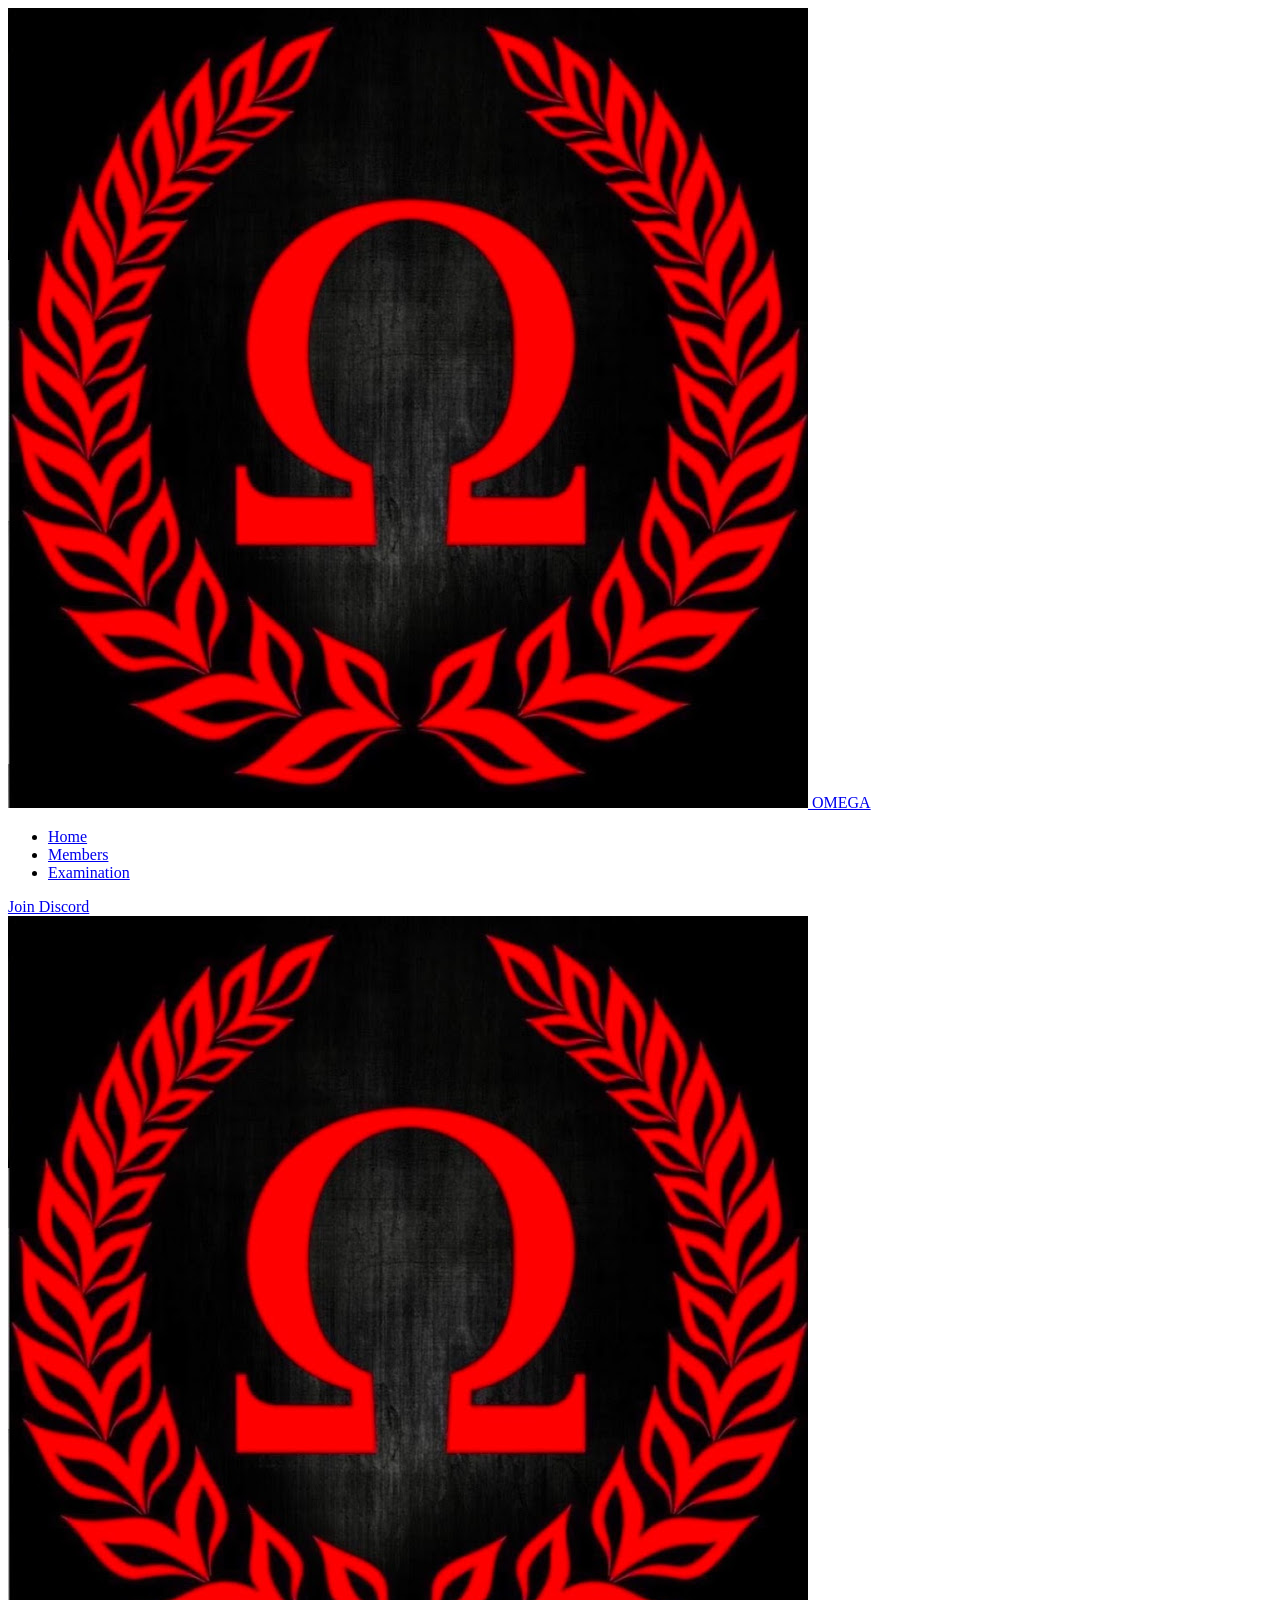
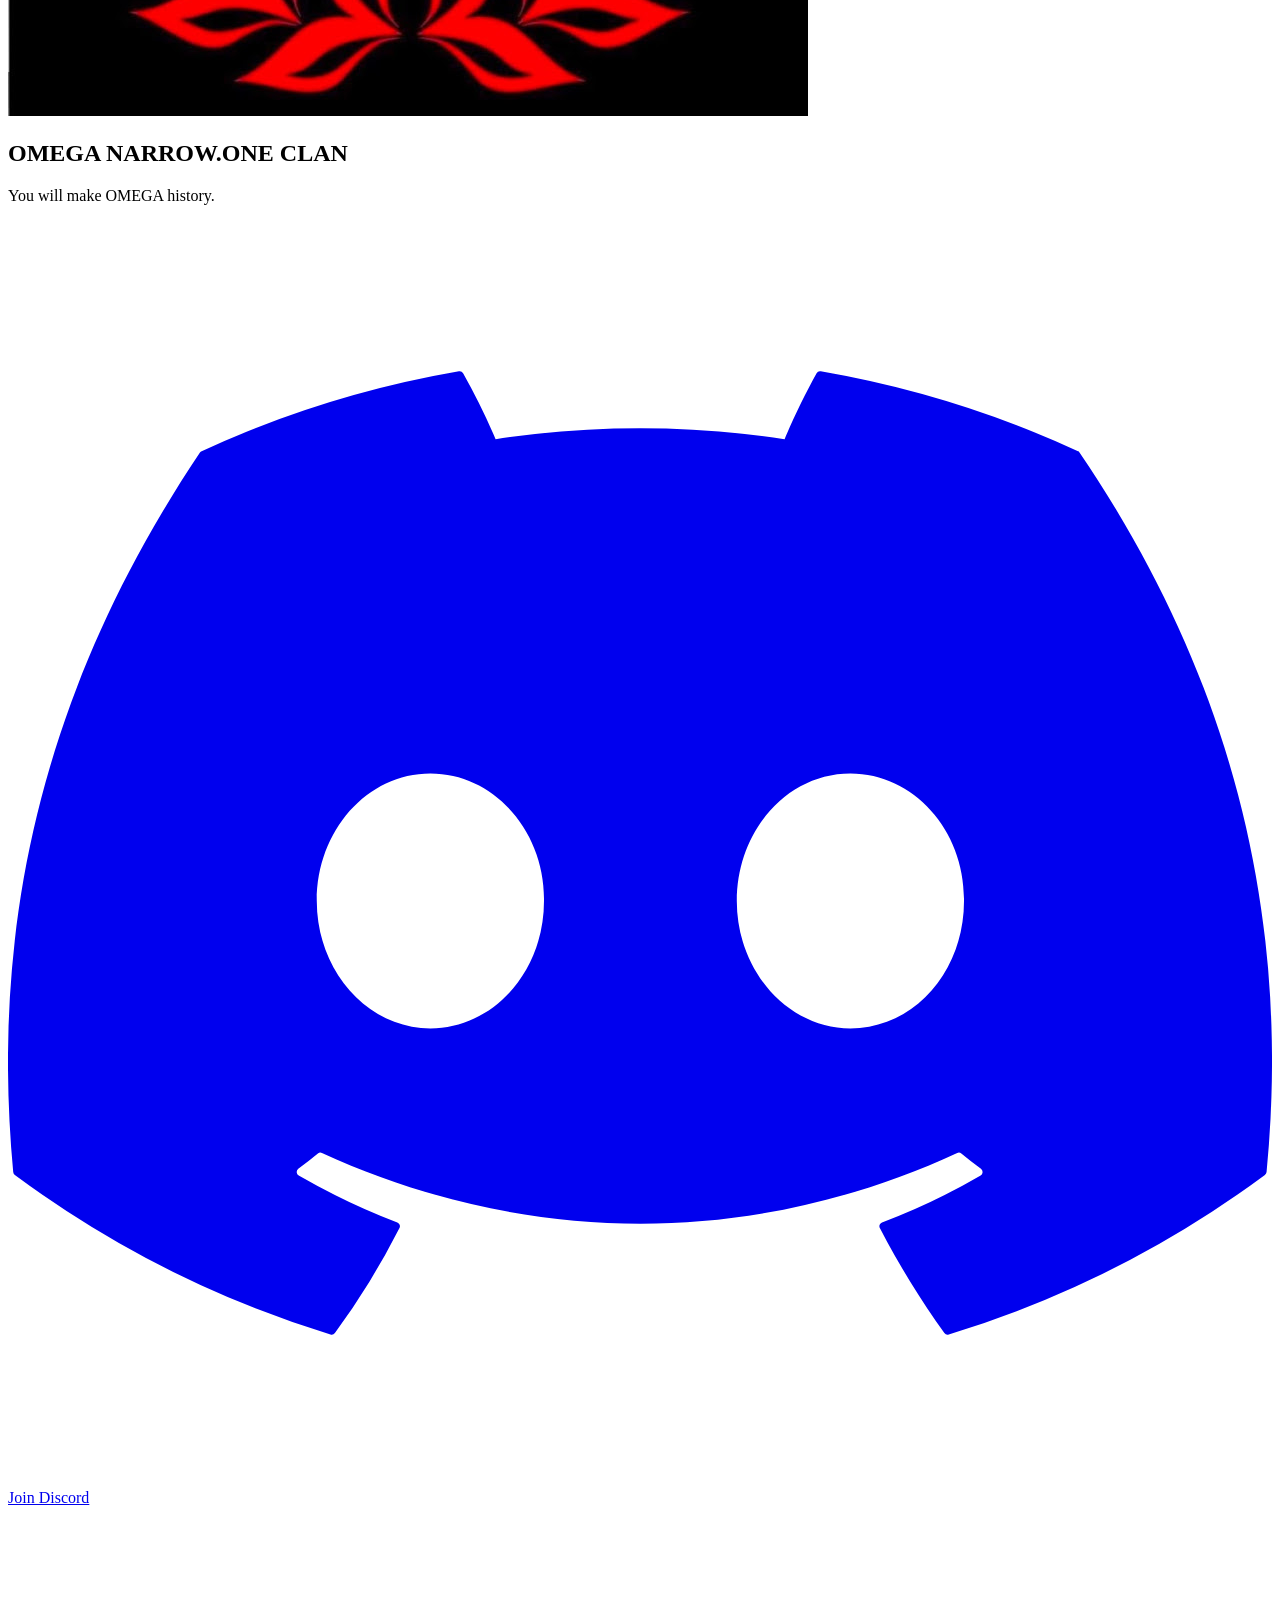
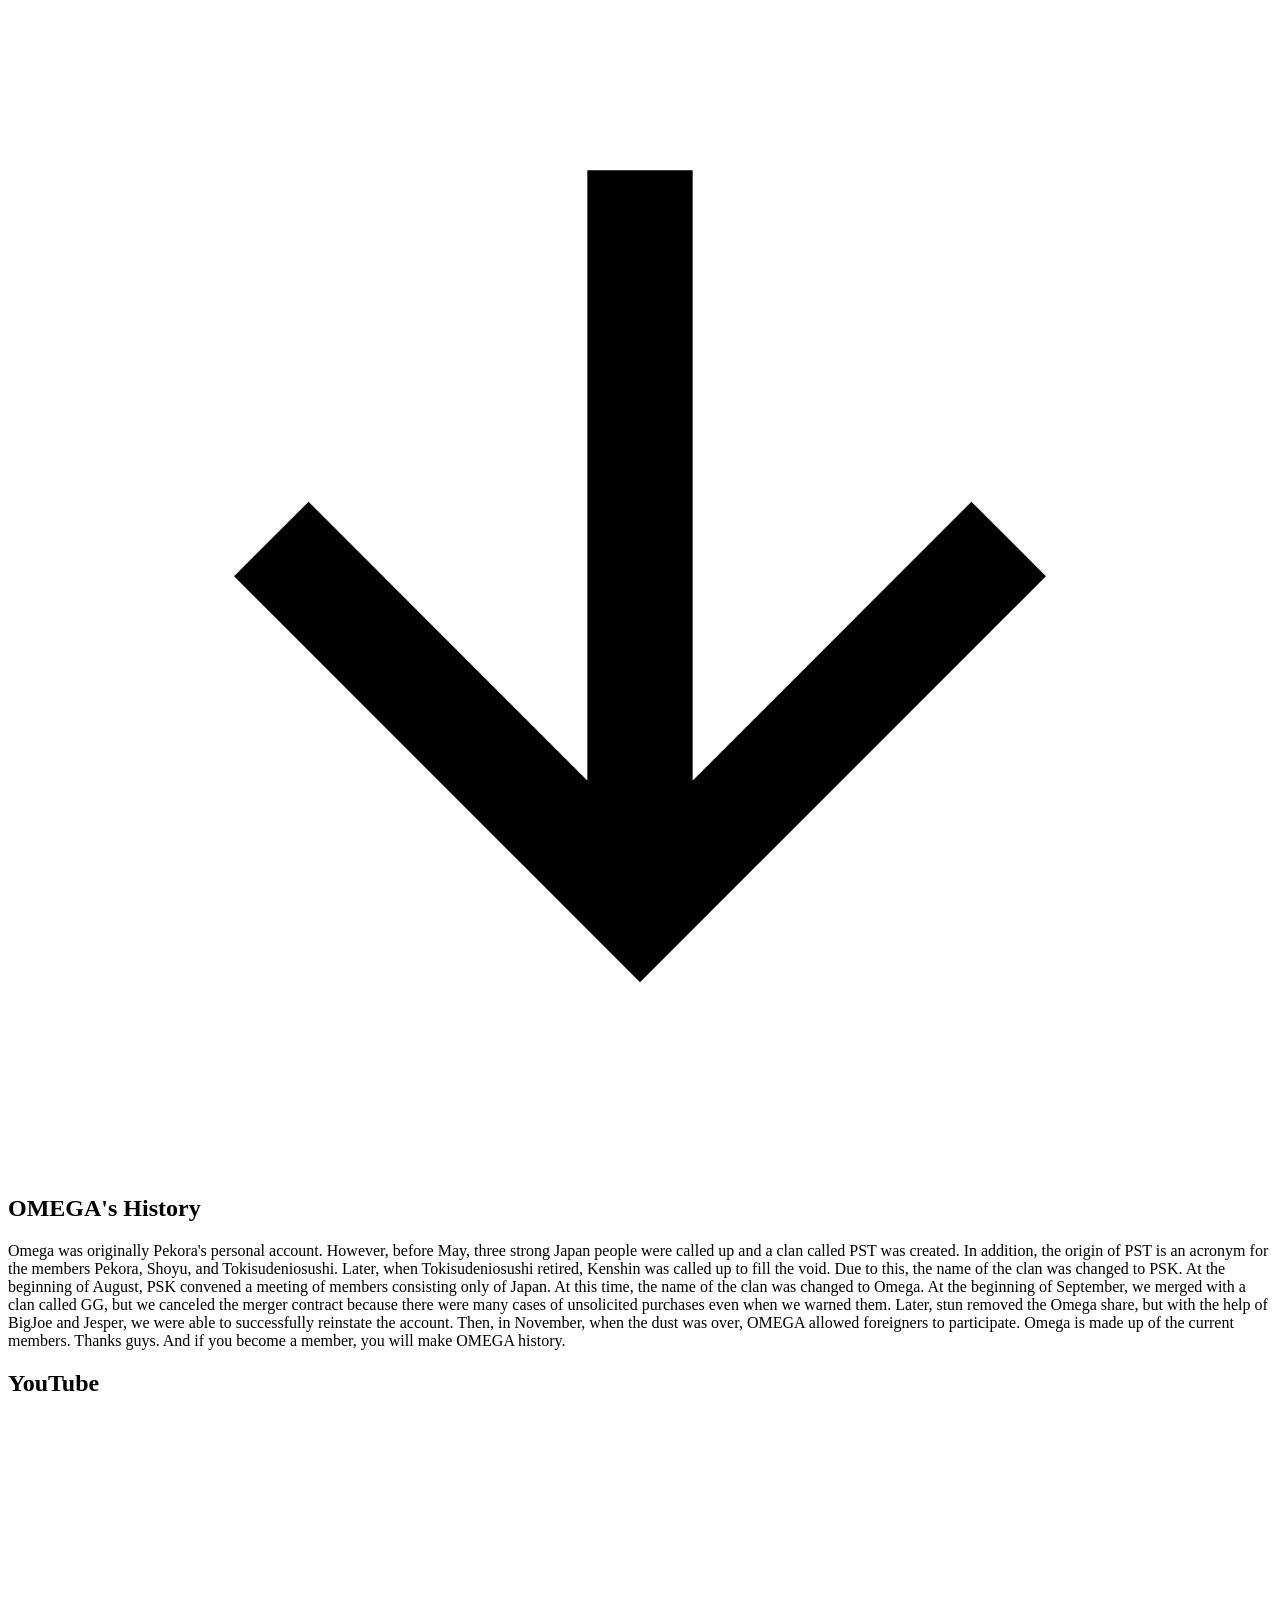
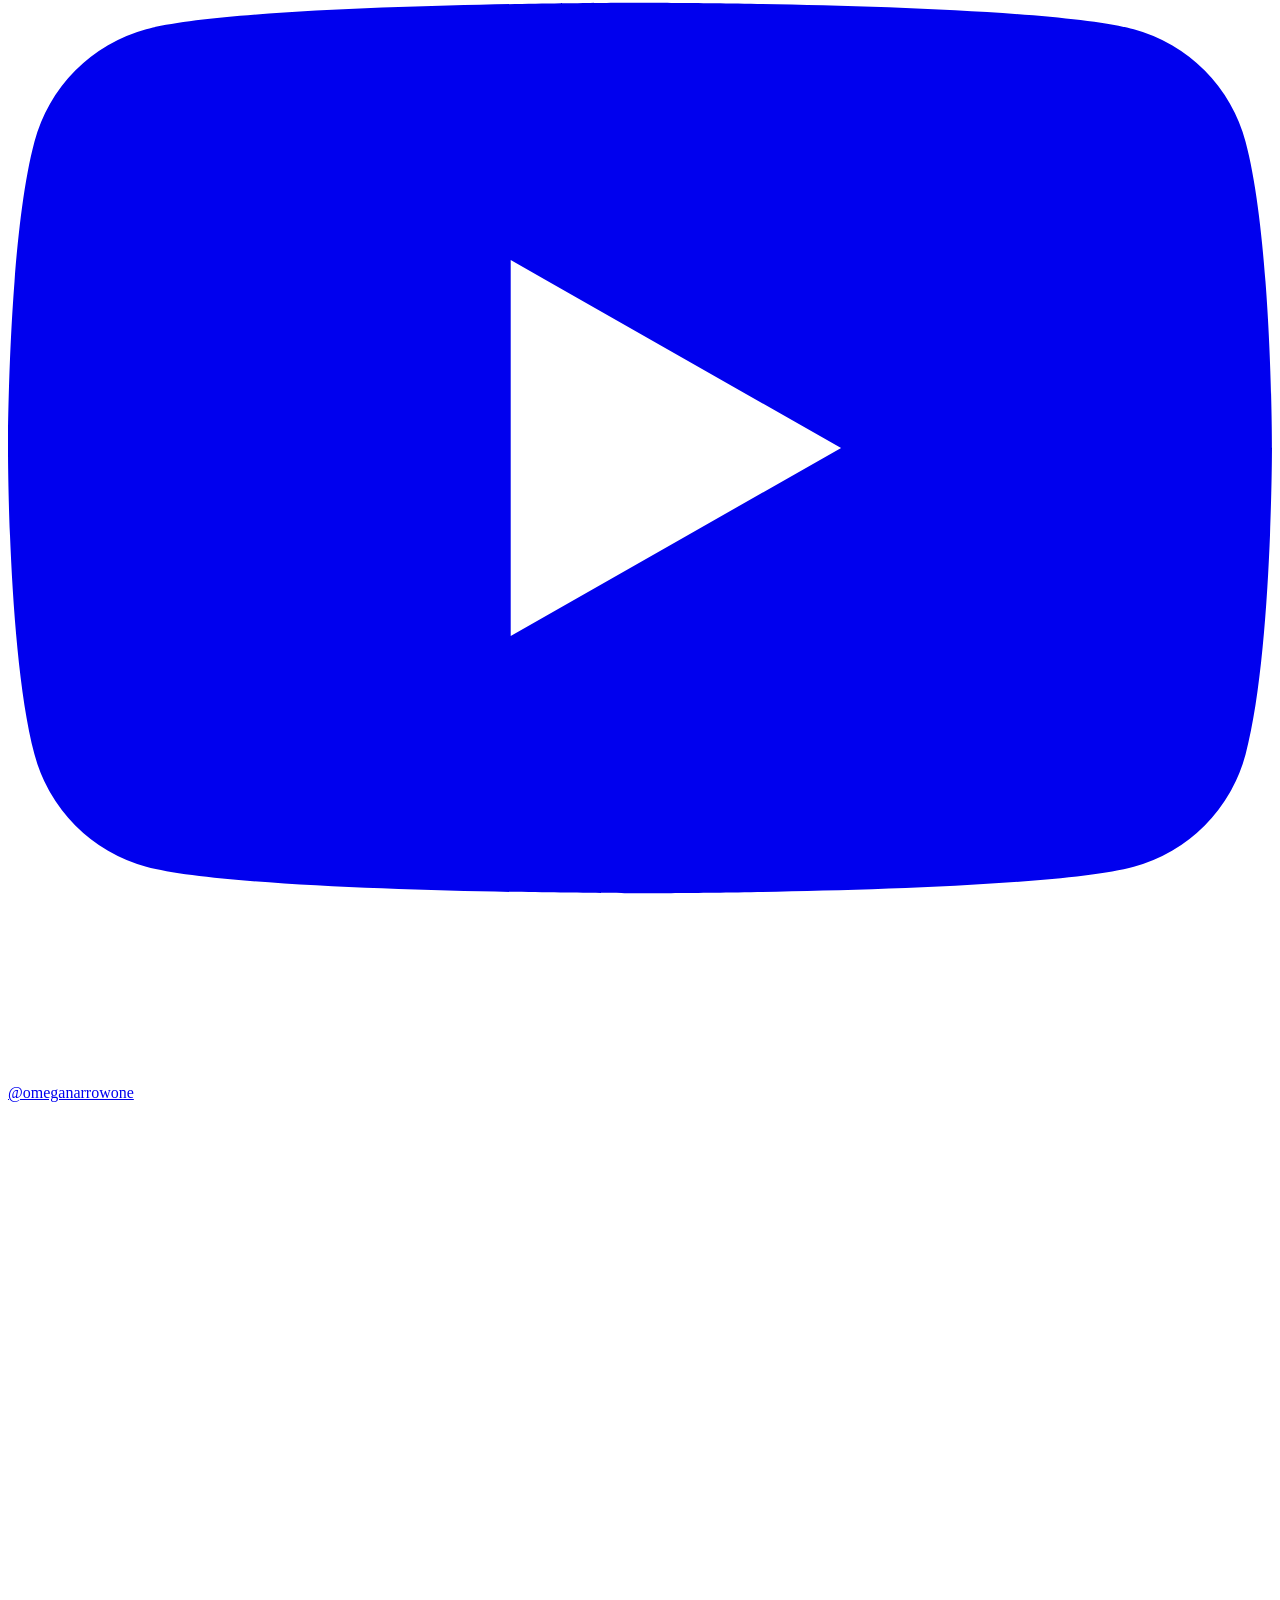
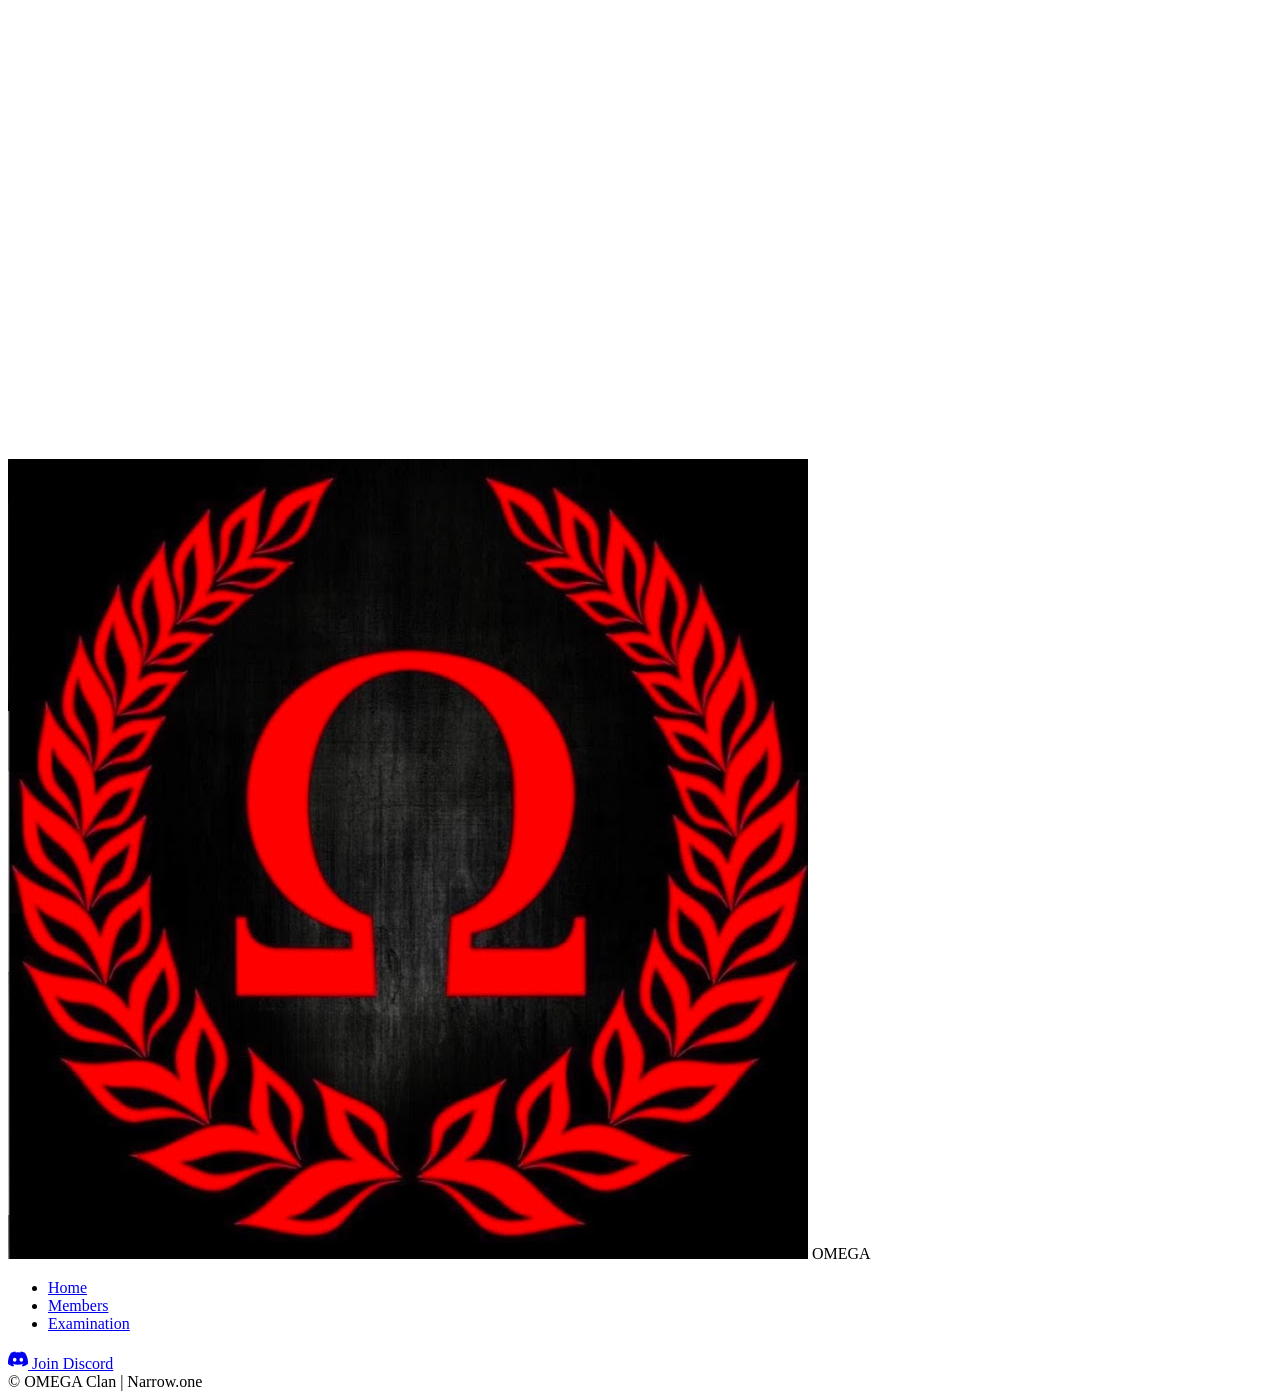
==== index.html @ 5ed68020 "Add files via upload" ====
<!DOCTYPE html>
<html lang="ja">
<head>
    <meta charset="UTF-8">
    <meta name="viewport" content="width=device-width, initial-scale=1.0">
    <meta name="description" content="Ω (OMEGA) - Narrow.one Official Clan Website. You will make OMEGA history.">
    <title>OMEGA | Narrow.one Clan</title>
    <link rel="stylesheet" href="css/style.css">
    <link rel="icon" href="images/omega-logo.png" type="image/png">
</head>
<body>
    <!-- Navigation -->
    <nav class="navbar">
        <div class="container">
            <a href="index.html" class="nav-logo">
                <img src="images/omega-logo.png" alt="Ω Logo">
                <span>OMEGA</span>
            </a>
            <ul class="nav-links">
                <li><a href="index.html" class="active">Home</a></li>
                <li><a href="members.html">Members</a></li>
                <li><a href="examination.html">Examination</a></li>
            </ul>
            <a href="https://discord.gg/9VqrgYe4v8" class="nav-discord-btn" target="_blank" rel="noopener">
                Join Discord
            </a>
            <div class="nav-toggle" onclick="toggleMenu()">
                <span></span>
                <span></span>
                <span></span>
            </div>
        </div>
    </nav>

    <!-- Hero Section -->
    <section class="hero">
        <div class="hero-content fade-in">
            <img src="images/omega-logo.png" alt="Ω Logo" class="hero-logo">
            <h1>
                <span class="hero-title-main">OMEGA</span>
                <span class="hero-title-sub">NARROW.ONE CLAN</span>
            </h1>
            <p class="hero-tagline">You will make OMEGA history.</p>
            <a href="https://discord.gg/9VqrgYe4v8" class="hero-btn" target="_blank" rel="noopener">
                <svg viewBox="0 0 24 24" fill="currentColor">
                    <path d="M20.317 4.37a19.791 19.791 0 0 0-4.885-1.515.074.074 0 0 0-.079.037c-.21.375-.444.864-.608 1.25a18.27 18.27 0 0 0-5.487 0 12.64 12.64 0 0 0-.617-1.25.077.077 0 0 0-.079-.037A19.736 19.736 0 0 0 3.677 4.37a.07.07 0 0 0-.032.027C.533 9.046-.32 13.58.099 18.057a.082.082 0 0 0 .031.057 19.9 19.9 0 0 0 5.993 3.03.078.078 0 0 0 .084-.028 14.09 14.09 0 0 0 1.226-1.994.076.076 0 0 0-.041-.106 13.107 13.107 0 0 1-1.872-.892.077.077 0 0 1-.008-.128 10.2 10.2 0 0 0 .372-.292.074.074 0 0 1 .077-.01c3.928 1.793 8.18 1.793 12.062 0a.074.074 0 0 1 .078.01c.12.098.246.198.373.292a.077.077 0 0 1-.006.127 12.299 12.299 0 0 1-1.873.892.077.077 0 0 0-.041.107c.36.698.772 1.362 1.225 1.993a.076.076 0 0 0 .084.028 19.839 19.839 0 0 0 6.002-3.03.077.077 0 0 0 .032-.054c.5-5.177-.838-9.674-3.549-13.66a.061.061 0 0 0-.031-.03zM8.02 15.33c-1.183 0-2.157-1.085-2.157-2.419 0-1.333.956-2.419 2.157-2.419 1.21 0 2.176 1.096 2.157 2.42 0 1.333-.956 2.418-2.157 2.418zm7.975 0c-1.183 0-2.157-1.085-2.157-2.419 0-1.333.955-2.419 2.157-2.419 1.21 0 2.176 1.096 2.157 2.42 0 1.333-.946 2.418-2.157 2.418z"/>
                </svg>
                Join Discord
            </a>
        </div>
        <div class="scroll-indicator">
            <svg viewBox="0 0 24 24" fill="none" stroke="currentColor" stroke-width="2">
                <path d="M12 5v14M19 12l-7 7-7-7"/>
            </svg>
        </div>
    </section>

    <!-- History Section -->
    <section class="history" id="history">
        <div class="container">
            <div class="section-title fade-in">
                <h2>OMEGA's History</h2>
            </div>
            <div class="history-content fade-in">
                <p>Omega was originally Pekora's personal account. However, before May, three strong Japan people were called up and a clan called PST was created. In addition, the origin of PST is an acronym for the members Pekora, Shoyu, and Tokisudeniosushi. Later, when Tokisudeniosushi retired, Kenshin was called up to fill the void. Due to this, the name of the clan was changed to PSK. At the beginning of August, PSK convened a meeting of members consisting only of Japan. At this time, the name of the clan was changed to Omega. At the beginning of September, we merged with a clan called GG, but we canceled the merger contract because there were many cases of unsolicited purchases even when we warned them. Later, stun removed the Omega share, but with the help of BigJoe and Jesper, we were able to successfully reinstate the account. Then, in November, when the dust was over, OMEGA allowed foreigners to participate. Omega is made up of the current members. Thanks guys. And if you become a member, you will make OMEGA history.</p>
            </div>
        </div>
    </section>

    <!-- YouTube Section -->
    <section class="youtube" id="youtube">
        <div class="container">
            <div class="section-title fade-in">
                <h2>YouTube</h2>
            </div>
            <div class="youtube-channel fade-in">
                <a href="https://www.youtube.com/@omeganarrowone" target="_blank" rel="noopener">
                    <svg viewBox="0 0 24 24" fill="currentColor">
                        <path d="M23.498 6.186a3.016 3.016 0 0 0-2.122-2.136C19.505 3.545 12 3.545 12 3.545s-7.505 0-9.377.505A3.017 3.017 0 0 0 .502 6.186C0 8.07 0 12 0 12s0 3.93.502 5.814a3.016 3.016 0 0 0 2.122 2.136c1.871.505 9.376.505 9.376.505s7.505 0 9.377-.505a3.015 3.015 0 0 0 2.122-2.136C24 15.93 24 12 24 12s0-3.93-.502-5.814zM9.545 15.568V8.432L15.818 12l-6.273 3.568z"/>
                    </svg>
                    @omeganarrowone
                </a>
            </div>
            <div class="youtube-grid">
                <div class="youtube-video fade-in">
                    <iframe width="560" height="315" src="https://www.youtube.com/embed/EMejQdYEszQ?si=p-vdWUacRYLE44uv" title="YouTube video player" frameborder="0" allow="accelerometer; autoplay; clipboard-write; encrypted-media; gyroscope; picture-in-picture; web-share" referrerpolicy="strict-origin-when-cross-origin" allowfullscreen></iframe>
                </div>
                <div class="youtube-video fade-in">
                    <iframe width="560" height="315" src="https://www.youtube.com/embed/tAT1tbCUU8I?si=8aF0obSUmcEvj71q" title="YouTube video player" frameborder="0" allow="accelerometer; autoplay; clipboard-write; encrypted-media; gyroscope; picture-in-picture; web-share" referrerpolicy="strict-origin-when-cross-origin" allowfullscreen></iframe>
                </div>
                <div class="youtube-video fade-in">
                    <iframe width="560" height="315" src="https://www.youtube.com/embed/RJTIXx6hUvI?si=LD1xYuU3JnFId6F5" title="YouTube video player" frameborder="0" allow="accelerometer; autoplay; clipboard-write; encrypted-media; gyroscope; picture-in-picture; web-share" referrerpolicy="strict-origin-when-cross-origin" allowfullscreen></iframe>
                </div>
            </div>
        </div>
    </section>

    <!-- Footer -->
    <footer class="footer">
        <div class="container">
            <div class="footer-content">
                <div class="footer-logo">
                    <img src="images/omega-logo.png" alt="Ω Logo">
                    <span>OMEGA</span>
                </div>
                <ul class="footer-links">
                    <li><a href="index.html">Home</a></li>
                    <li><a href="members.html">Members</a></li>
                    <li><a href="examination.html">Examination</a></li>
                </ul>
                <div class="footer-discord">
                    <a href="https://discord.gg/9VqrgYe4v8" target="_blank" rel="noopener">
                        <svg viewBox="0 0 24 24" fill="currentColor" width="20" height="20">
                            <path d="M20.317 4.37a19.791 19.791 0 0 0-4.885-1.515.074.074 0 0 0-.079.037c-.21.375-.444.864-.608 1.25a18.27 18.27 0 0 0-5.487 0 12.64 12.64 0 0 0-.617-1.25.077.077 0 0 0-.079-.037A19.736 19.736 0 0 0 3.677 4.37a.07.07 0 0 0-.032.027C.533 9.046-.32 13.58.099 18.057a.082.082 0 0 0 .031.057 19.9 19.9 0 0 0 5.993 3.03.078.078 0 0 0 .084-.028 14.09 14.09 0 0 0 1.226-1.994.076.076 0 0 0-.041-.106 13.107 13.107 0 0 1-1.872-.892.077.077 0 0 1-.008-.128 10.2 10.2 0 0 0 .372-.292.074.074 0 0 1 .077-.01c3.928 1.793 8.18 1.793 12.062 0a.074.074 0 0 1 .078.01c.12.098.246.198.373.292a.077.077 0 0 1-.006.127 12.299 12.299 0 0 1-1.873.892.077.077 0 0 0-.041.107c.36.698.772 1.362 1.225 1.993a.076.076 0 0 0 .084.028 19.839 19.839 0 0 0 6.002-3.03.077.077 0 0 0 .032-.054c.5-5.177-.838-9.674-3.549-13.66a.061.061 0 0 0-.031-.03zM8.02 15.33c-1.183 0-2.157-1.085-2.157-2.419 0-1.333.956-2.419 2.157-2.419 1.21 0 2.176 1.096 2.157 2.42 0 1.333-.956 2.418-2.157 2.418zm7.975 0c-1.183 0-2.157-1.085-2.157-2.419 0-1.333.955-2.419 2.157-2.419 1.21 0 2.176 1.096 2.157 2.42 0 1.333-.946 2.418-2.157 2.418z"/>
                        </svg>
                        Join Discord
                    </a>
                </div>
            </div>
            <div class="footer-copyright">
                © OMEGA Clan | Narrow.one
            </div>
        </div>
    </footer>

    <script src="js/main.js"></script>
</body>
</html>
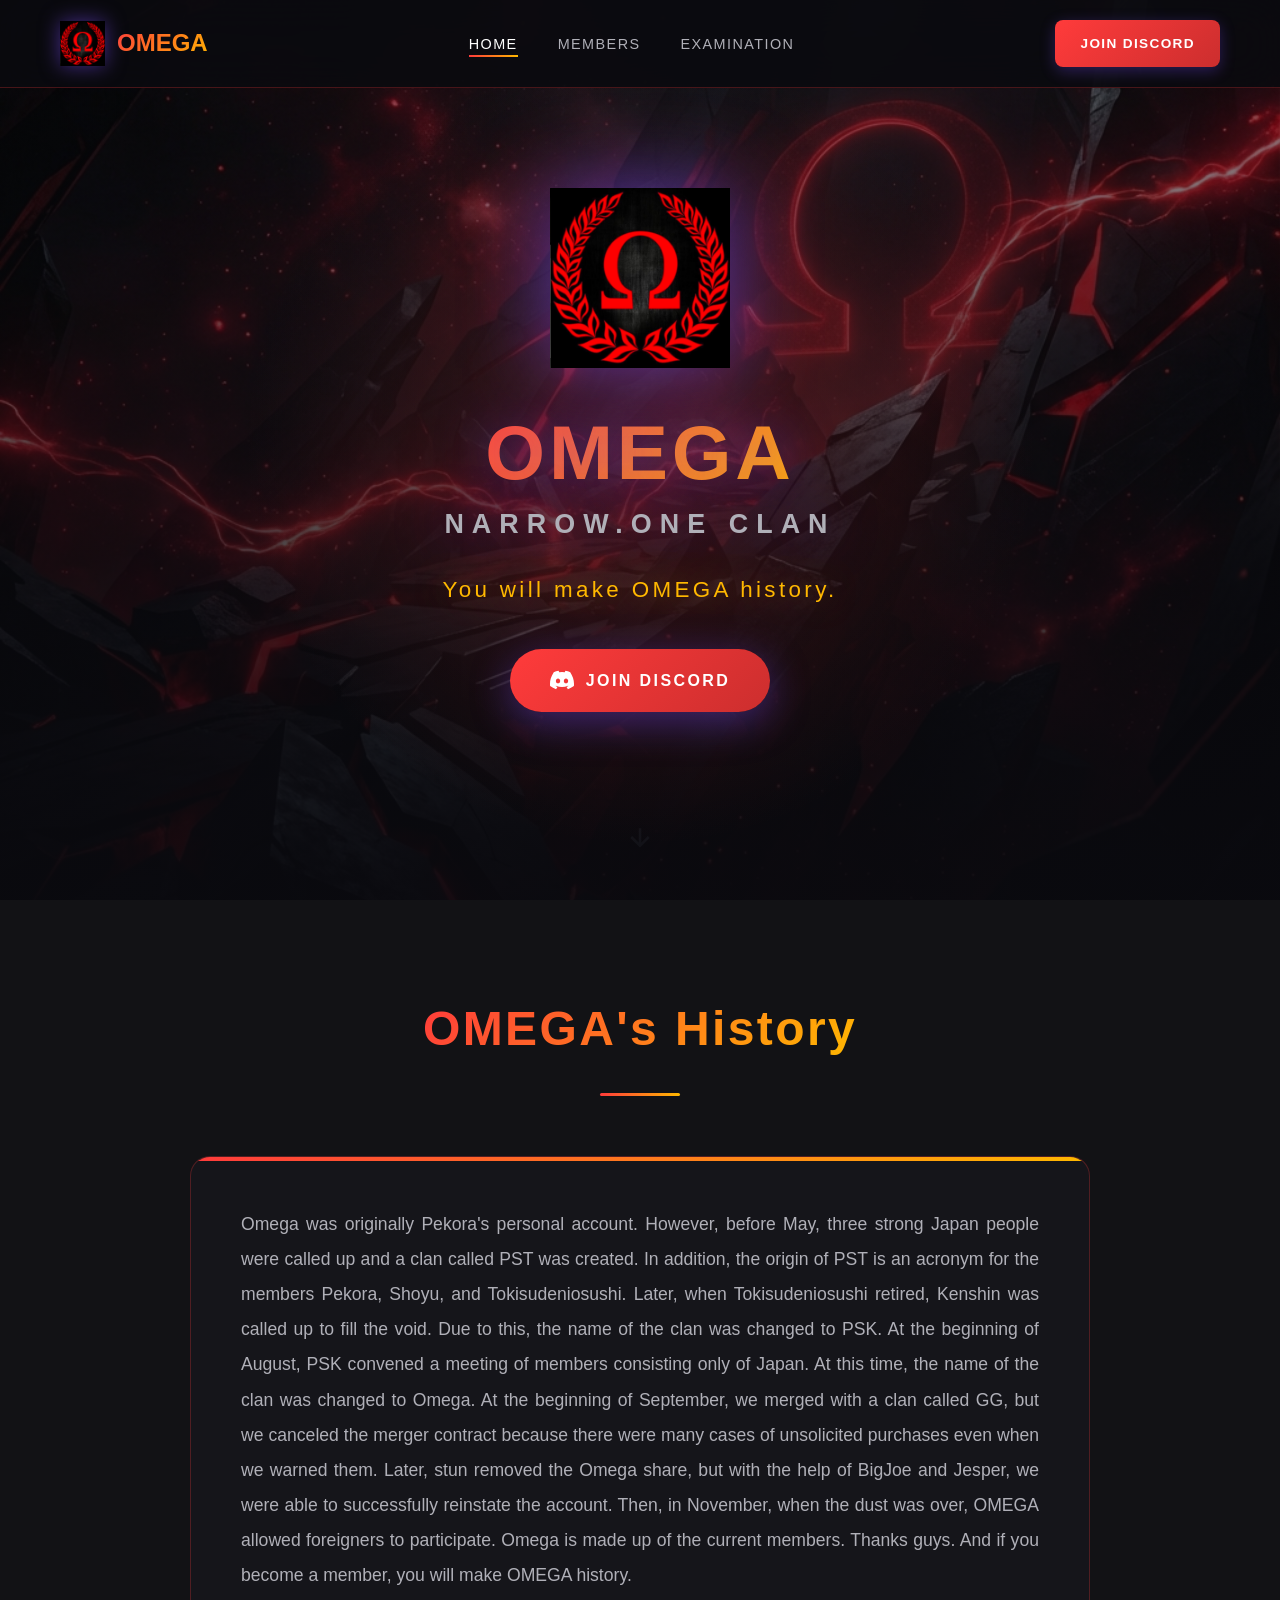
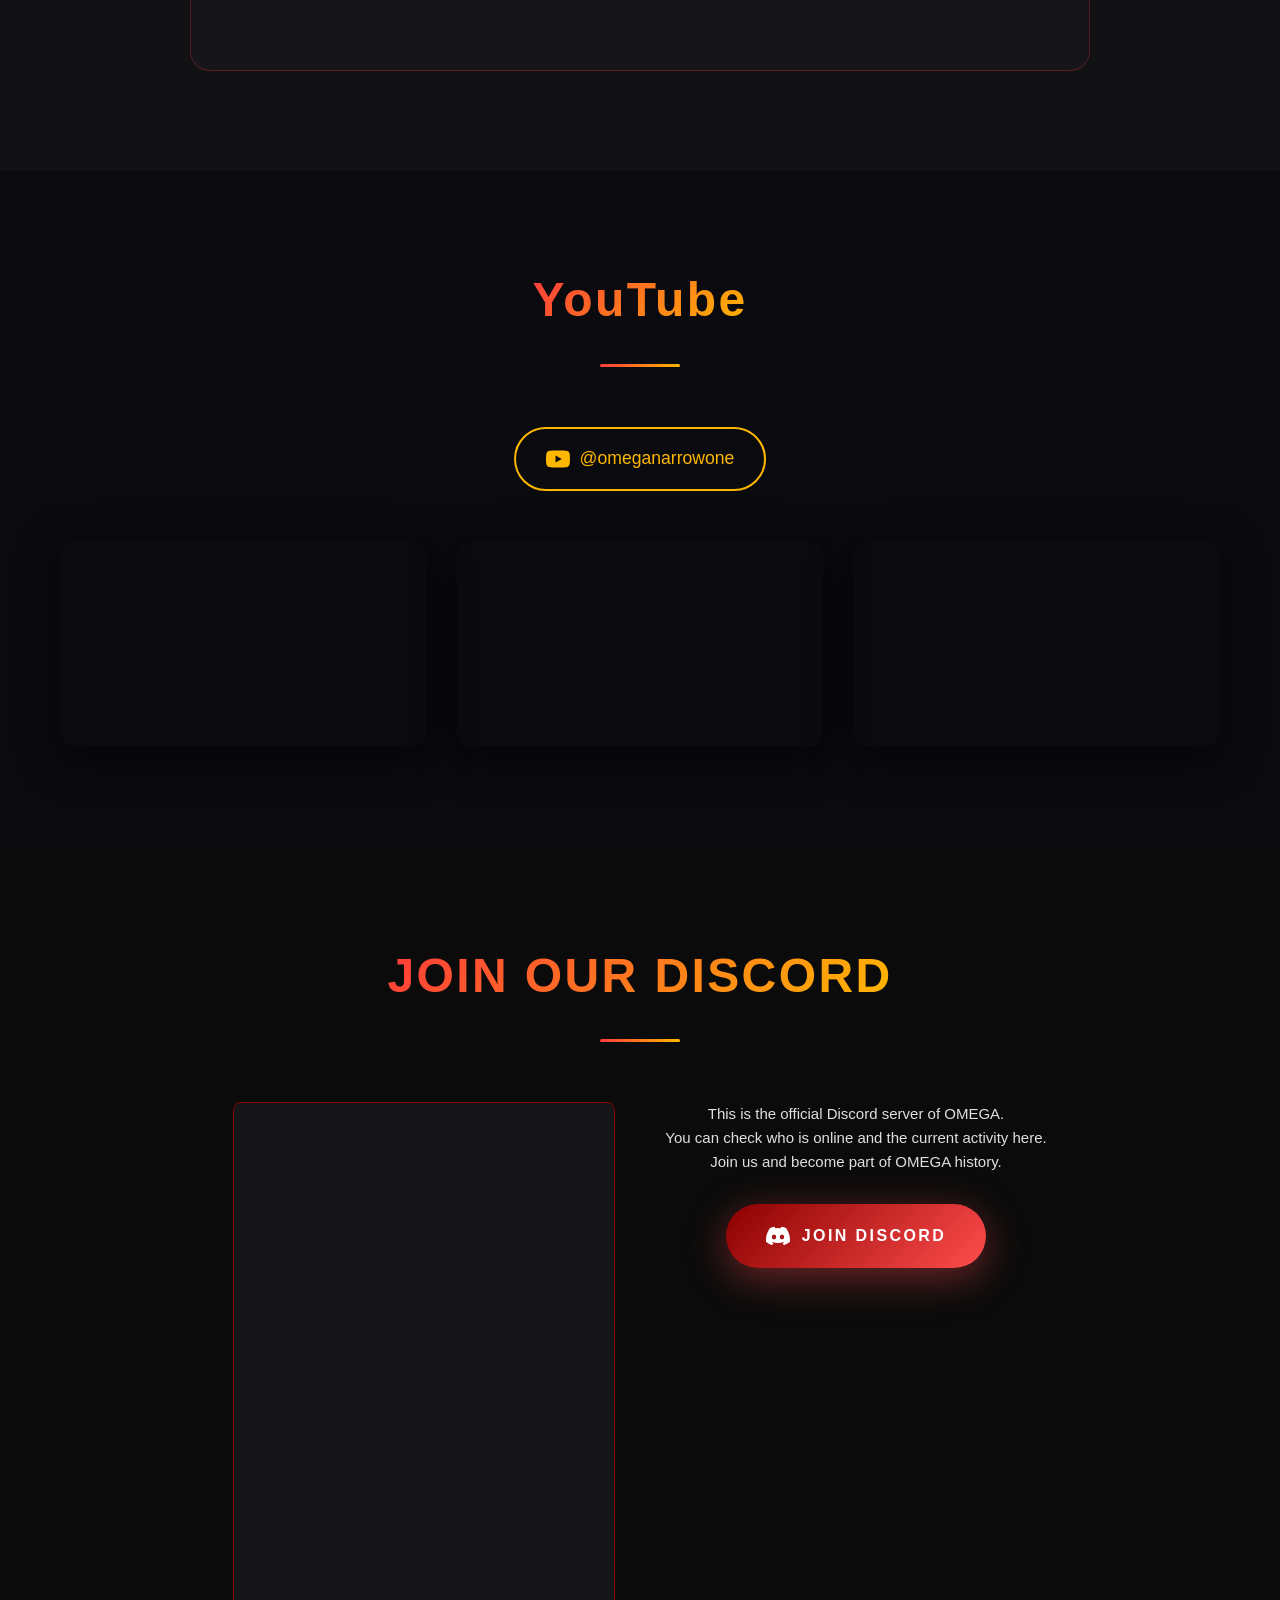
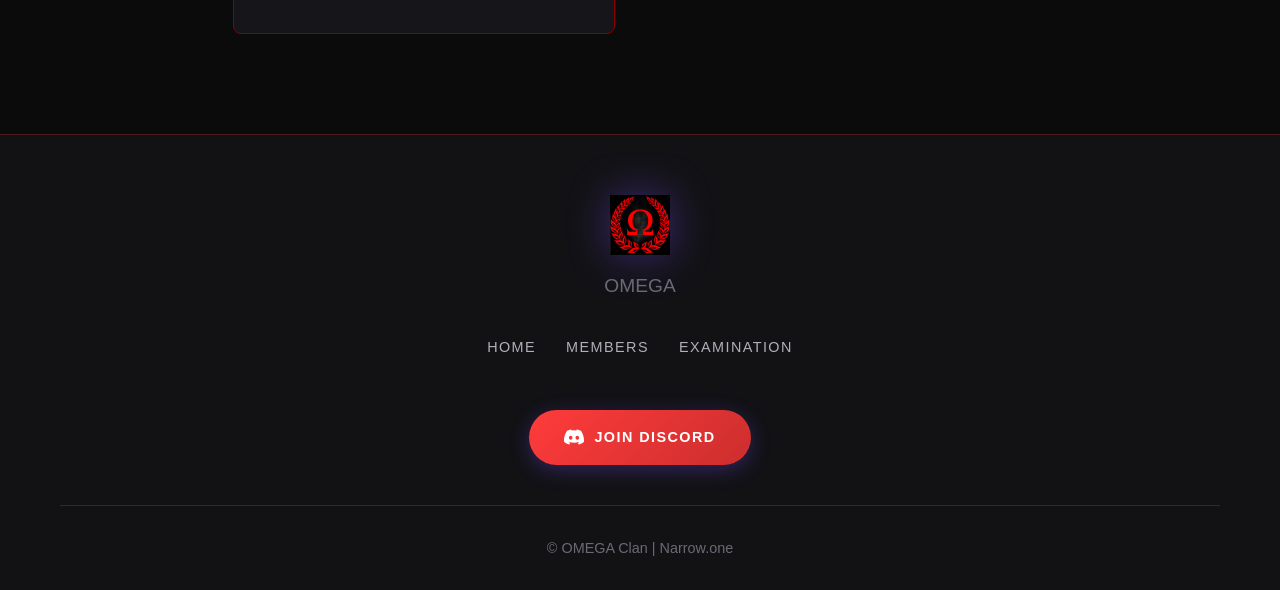
==== commit 58a7a5f1: "Update index.html" ====
--- a/index.html
+++ b/index.html
@@ -1,5 +1,6 @@
 <!DOCTYPE html>
 <html lang="ja">
+
 <head>
     <meta charset="UTF-8">
     <meta name="viewport" content="width=device-width, initial-scale=1.0">
@@ -8,6 +9,7 @@
     <link rel="stylesheet" href="css/style.css">
     <link rel="icon" href="images/omega-logo.png" type="image/png">
 </head>
+
 <body>
     <!-- Navigation -->
     <nav class="navbar">
@@ -43,14 +45,15 @@
             <p class="hero-tagline">You will make OMEGA history.</p>
             <a href="https://discord.gg/9VqrgYe4v8" class="hero-btn" target="_blank" rel="noopener">
                 <svg viewBox="0 0 24 24" fill="currentColor">
-                    <path d="M20.317 4.37a19.791 19.791 0 0 0-4.885-1.515.074.074 0 0 0-.079.037c-.21.375-.444.864-.608 1.25a18.27 18.27 0 0 0-5.487 0 12.64 12.64 0 0 0-.617-1.25.077.077 0 0 0-.079-.037A19.736 19.736 0 0 0 3.677 4.37a.07.07 0 0 0-.032.027C.533 9.046-.32 13.58.099 18.057a.082.082 0 0 0 .031.057 19.9 19.9 0 0 0 5.993 3.03.078.078 0 0 0 .084-.028 14.09 14.09 0 0 0 1.226-1.994.076.076 0 0 0-.041-.106 13.107 13.107 0 0 1-1.872-.892.077.077 0 0 1-.008-.128 10.2 10.2 0 0 0 .372-.292.074.074 0 0 1 .077-.01c3.928 1.793 8.18 1.793 12.062 0a.074.074 0 0 1 .078.01c.12.098.246.198.373.292a.077.077 0 0 1-.006.127 12.299 12.299 0 0 1-1.873.892.077.077 0 0 0-.041.107c.36.698.772 1.362 1.225 1.993a.076.076 0 0 0 .084.028 19.839 19.839 0 0 0 6.002-3.03.077.077 0 0 0 .032-.054c.5-5.177-.838-9.674-3.549-13.66a.061.061 0 0 0-.031-.03zM8.02 15.33c-1.183 0-2.157-1.085-2.157-2.419 0-1.333.956-2.419 2.157-2.419 1.21 0 2.176 1.096 2.157 2.42 0 1.333-.956 2.418-2.157 2.418zm7.975 0c-1.183 0-2.157-1.085-2.157-2.419 0-1.333.955-2.419 2.157-2.419 1.21 0 2.176 1.096 2.157 2.42 0 1.333-.946 2.418-2.157 2.418z"/>
+                    <path
+                        d="M20.317 4.37a19.791 19.791 0 0 0-4.885-1.515.074.074 0 0 0-.079.037c-.21.375-.444.864-.608 1.25a18.27 18.27 0 0 0-5.487 0 12.64 12.64 0 0 0-.617-1.25.077.077 0 0 0-.079-.037A19.736 19.736 0 0 0 3.677 4.37a.07.07 0 0 0-.032.027C.533 9.046-.32 13.58.099 18.057a.082.082 0 0 0 .031.057 19.9 19.9 0 0 0 5.993 3.03.078.078 0 0 0 .084-.028 14.09 14.09 0 0 0 1.226-1.994.076.076 0 0 0-.041-.106 13.107 13.107 0 0 1-1.872-.892.077.077 0 0 1-.008-.128 10.2 10.2 0 0 0 .372-.292.074.074 0 0 1 .077-.01c3.928 1.793 8.18 1.793 12.062 0a.074.074 0 0 1 .078.01c.12.098.246.198.373.292a.077.077 0 0 1-.006.127 12.299 12.299 0 0 1-1.873.892.077.077 0 0 0-.041.107c.36.698.772 1.362 1.225 1.993a.076.076 0 0 0 .084.028 19.839 19.839 0 0 0 6.002-3.03.077.077 0 0 0 .032-.054c.5-5.177-.838-9.674-3.549-13.66a.061.061 0 0 0-.031-.03zM8.02 15.33c-1.183 0-2.157-1.085-2.157-2.419 0-1.333.956-2.419 2.157-2.419 1.21 0 2.176 1.096 2.157 2.42 0 1.333-.956 2.418-2.157 2.418zm7.975 0c-1.183 0-2.157-1.085-2.157-2.419 0-1.333.955-2.419 2.157-2.419 1.21 0 2.176 1.096 2.157 2.42 0 1.333-.946 2.418-2.157 2.418z" />
                 </svg>
                 Join Discord
             </a>
         </div>
         <div class="scroll-indicator">
             <svg viewBox="0 0 24 24" fill="none" stroke="currentColor" stroke-width="2">
-                <path d="M12 5v14M19 12l-7 7-7-7"/>
+                <path d="M12 5v14M19 12l-7 7-7-7" />
             </svg>
         </div>
     </section>
@@ -62,7 +65,17 @@
                 <h2>OMEGA's History</h2>
             </div>
             <div class="history-content fade-in">
-                <p>Omega was originally Pekora's personal account. However, before May, three strong Japan people were called up and a clan called PST was created. In addition, the origin of PST is an acronym for the members Pekora, Shoyu, and Tokisudeniosushi. Later, when Tokisudeniosushi retired, Kenshin was called up to fill the void. Due to this, the name of the clan was changed to PSK. At the beginning of August, PSK convened a meeting of members consisting only of Japan. At this time, the name of the clan was changed to Omega. At the beginning of September, we merged with a clan called GG, but we canceled the merger contract because there were many cases of unsolicited purchases even when we warned them. Later, stun removed the Omega share, but with the help of BigJoe and Jesper, we were able to successfully reinstate the account. Then, in November, when the dust was over, OMEGA allowed foreigners to participate. Omega is made up of the current members. Thanks guys. And if you become a member, you will make OMEGA history.</p>
+                <p>Omega was originally Pekora's personal account. However, before May, three strong Japan people were
+                    called up and a clan called PST was created. In addition, the origin of PST is an acronym for the
+                    members Pekora, Shoyu, and Tokisudeniosushi. Later, when Tokisudeniosushi retired, Kenshin was
+                    called up to fill the void. Due to this, the name of the clan was changed to PSK. At the beginning
+                    of August, PSK convened a meeting of members consisting only of Japan. At this time, the name of the
+                    clan was changed to Omega. At the beginning of September, we merged with a clan called GG, but we
+                    canceled the merger contract because there were many cases of unsolicited purchases even when we
+                    warned them. Later, stun removed the Omega share, but with the help of BigJoe and Jesper, we were
+                    able to successfully reinstate the account. Then, in November, when the dust was over, OMEGA allowed
+                    foreigners to participate. Omega is made up of the current members. Thanks guys. And if you become a
+                    member, you will make OMEGA history.</p>
             </div>
         </div>
     </section>
@@ -76,20 +89,60 @@
             <div class="youtube-channel fade-in">
                 <a href="https://www.youtube.com/@omeganarrowone" target="_blank" rel="noopener">
                     <svg viewBox="0 0 24 24" fill="currentColor">
-                        <path d="M23.498 6.186a3.016 3.016 0 0 0-2.122-2.136C19.505 3.545 12 3.545 12 3.545s-7.505 0-9.377.505A3.017 3.017 0 0 0 .502 6.186C0 8.07 0 12 0 12s0 3.93.502 5.814a3.016 3.016 0 0 0 2.122 2.136c1.871.505 9.376.505 9.376.505s7.505 0 9.377-.505a3.015 3.015 0 0 0 2.122-2.136C24 15.93 24 12 24 12s0-3.93-.502-5.814zM9.545 15.568V8.432L15.818 12l-6.273 3.568z"/>
+                        <path
+                            d="M23.498 6.186a3.016 3.016 0 0 0-2.122-2.136C19.505 3.545 12 3.545 12 3.545s-7.505 0-9.377.505A3.017 3.017 0 0 0 .502 6.186C0 8.07 0 12 0 12s0 3.93.502 5.814a3.016 3.016 0 0 0 2.122 2.136c1.871.505 9.376.505 9.376.505s7.505 0 9.377-.505a3.015 3.015 0 0 0 2.122-2.136C24 15.93 24 12 24 12s0-3.93-.502-5.814zM9.545 15.568V8.432L15.818 12l-6.273 3.568z" />
                     </svg>
                     @omeganarrowone
                 </a>
             </div>
             <div class="youtube-grid">
                 <div class="youtube-video fade-in">
-                    <iframe width="560" height="315" src="https://www.youtube.com/embed/EMejQdYEszQ?si=p-vdWUacRYLE44uv" title="YouTube video player" frameborder="0" allow="accelerometer; autoplay; clipboard-write; encrypted-media; gyroscope; picture-in-picture; web-share" referrerpolicy="strict-origin-when-cross-origin" allowfullscreen></iframe>
+                    <iframe width="560" height="315" src="https://www.youtube.com/embed/EMejQdYEszQ?si=p-vdWUacRYLE44uv"
+                        title="YouTube video player" frameborder="0"
+                        allow="accelerometer; autoplay; clipboard-write; encrypted-media; gyroscope; picture-in-picture; web-share"
+                        referrerpolicy="strict-origin-when-cross-origin" allowfullscreen></iframe>
                 </div>
                 <div class="youtube-video fade-in">
-                    <iframe width="560" height="315" src="https://www.youtube.com/embed/tAT1tbCUU8I?si=8aF0obSUmcEvj71q" title="YouTube video player" frameborder="0" allow="accelerometer; autoplay; clipboard-write; encrypted-media; gyroscope; picture-in-picture; web-share" referrerpolicy="strict-origin-when-cross-origin" allowfullscreen></iframe>
+                    <iframe width="560" height="315" src="https://www.youtube.com/embed/tAT1tbCUU8I?si=8aF0obSUmcEvj71q"
+                        title="YouTube video player" frameborder="0"
+                        allow="accelerometer; autoplay; clipboard-write; encrypted-media; gyroscope; picture-in-picture; web-share"
+                        referrerpolicy="strict-origin-when-cross-origin" allowfullscreen></iframe>
                 </div>
                 <div class="youtube-video fade-in">
-                    <iframe width="560" height="315" src="https://www.youtube.com/embed/RJTIXx6hUvI?si=LD1xYuU3JnFId6F5" title="YouTube video player" frameborder="0" allow="accelerometer; autoplay; clipboard-write; encrypted-media; gyroscope; picture-in-picture; web-share" referrerpolicy="strict-origin-when-cross-origin" allowfullscreen></iframe>
+                    <iframe width="560" height="315" src="https://www.youtube.com/embed/RJTIXx6hUvI?si=LD1xYuU3JnFId6F5"
+                        title="YouTube video player" frameborder="0"
+                        allow="accelerometer; autoplay; clipboard-write; encrypted-media; gyroscope; picture-in-picture; web-share"
+                        referrerpolicy="strict-origin-when-cross-origin" allowfullscreen></iframe>
+                </div>
+            </div>
+        </div>
+    </section>
+
+    <!-- Discord Section -->
+    <section class="discord" id="discord">
+        <div class="container">
+            <div class="section-title fade-in">
+                <h2>JOIN OUR DISCORD</h2>
+            </div>
+            <div class="discord-content fade-in">
+                <div class="discord-widget-container">
+                    <iframe src="https://discord.com/widget?id=1284509055150456872&theme=dark" width="350" height="500"
+                        allowtransparency="true" frameborder="0"
+                        sandbox="allow-popups allow-popups-to-escape-sandbox allow-same-origin allow-scripts"></iframe>
+                </div>
+                <div class="discord-info">
+                    <p class="discord-description">
+                        This is the official Discord server of OMEGA.<br>
+                        You can check who is online and the current activity here.<br>
+                        Join us and become part of OMEGA history.
+                    </p>
+                    <a href="https://discord.gg/9VqrgYe4v8" class="discord-join-btn" target="_blank" rel="noopener">
+                        <svg viewBox="0 0 24 24" fill="currentColor">
+                            <path
+                                d="M20.317 4.37a19.791 19.791 0 0 0-4.885-1.515.074.074 0 0 0-.079.037c-.21.375-.444.864-.608 1.25a18.27 18.27 0 0 0-5.487 0 12.64 12.64 0 0 0-.617-1.25.077.077 0 0 0-.079-.037A19.736 19.736 0 0 0 3.677 4.37a.07.07 0 0 0-.032.027C.533 9.046-.32 13.58.099 18.057a.082.082 0 0 0 .031.057 19.9 19.9 0 0 0 5.993 3.03.078.078 0 0 0 .084-.028 14.09 14.09 0 0 0 1.226-1.994.076.076 0 0 0-.041-.106 13.107 13.107 0 0 1-1.872-.892.077.077 0 0 1-.008-.128 10.2 10.2 0 0 0 .372-.292.074.074 0 0 1 .077-.01c3.928 1.793 8.18 1.793 12.062 0a.074.074 0 0 1 .078.01c.12.098.246.198.373.292a.077.077 0 0 1-.006.127 12.299 12.299 0 0 1-1.873.892.077.077 0 0 0-.041.107c.36.698.772 1.362 1.225 1.993a.076.076 0 0 0 .084.028 19.839 19.839 0 0 0 6.002-3.03.077.077 0 0 0 .032-.054c.5-5.177-.838-9.674-3.549-13.66a.061.061 0 0 0-.031-.03zM8.02 15.33c-1.183 0-2.157-1.085-2.157-2.419 0-1.333.956-2.419 2.157-2.419 1.21 0 2.176 1.096 2.157 2.42 0 1.333-.956 2.418-2.157 2.418zm7.975 0c-1.183 0-2.157-1.085-2.157-2.419 0-1.333.955-2.419 2.157-2.419 1.21 0 2.176 1.096 2.157 2.42 0 1.333-.946 2.418-2.157 2.418z" />
+                        </svg>
+                        JOIN DISCORD
+                    </a>
                 </div>
             </div>
         </div>
@@ -111,7 +164,8 @@
                 <div class="footer-discord">
                     <a href="https://discord.gg/9VqrgYe4v8" target="_blank" rel="noopener">
                         <svg viewBox="0 0 24 24" fill="currentColor" width="20" height="20">
-                            <path d="M20.317 4.37a19.791 19.791 0 0 0-4.885-1.515.074.074 0 0 0-.079.037c-.21.375-.444.864-.608 1.25a18.27 18.27 0 0 0-5.487 0 12.64 12.64 0 0 0-.617-1.25.077.077 0 0 0-.079-.037A19.736 19.736 0 0 0 3.677 4.37a.07.07 0 0 0-.032.027C.533 9.046-.32 13.58.099 18.057a.082.082 0 0 0 .031.057 19.9 19.9 0 0 0 5.993 3.03.078.078 0 0 0 .084-.028 14.09 14.09 0 0 0 1.226-1.994.076.076 0 0 0-.041-.106 13.107 13.107 0 0 1-1.872-.892.077.077 0 0 1-.008-.128 10.2 10.2 0 0 0 .372-.292.074.074 0 0 1 .077-.01c3.928 1.793 8.18 1.793 12.062 0a.074.074 0 0 1 .078.01c.12.098.246.198.373.292a.077.077 0 0 1-.006.127 12.299 12.299 0 0 1-1.873.892.077.077 0 0 0-.041.107c.36.698.772 1.362 1.225 1.993a.076.076 0 0 0 .084.028 19.839 19.839 0 0 0 6.002-3.03.077.077 0 0 0 .032-.054c.5-5.177-.838-9.674-3.549-13.66a.061.061 0 0 0-.031-.03zM8.02 15.33c-1.183 0-2.157-1.085-2.157-2.419 0-1.333.956-2.419 2.157-2.419 1.21 0 2.176 1.096 2.157 2.42 0 1.333-.956 2.418-2.157 2.418zm7.975 0c-1.183 0-2.157-1.085-2.157-2.419 0-1.333.955-2.419 2.157-2.419 1.21 0 2.176 1.096 2.157 2.42 0 1.333-.946 2.418-2.157 2.418z"/>
+                            <path
+                                d="M20.317 4.37a19.791 19.791 0 0 0-4.885-1.515.074.074 0 0 0-.079.037c-.21.375-.444.864-.608 1.25a18.27 18.27 0 0 0-5.487 0 12.64 12.64 0 0 0-.617-1.25.077.077 0 0 0-.079-.037A19.736 19.736 0 0 0 3.677 4.37a.07.07 0 0 0-.032.027C.533 9.046-.32 13.58.099 18.057a.082.082 0 0 0 .031.057 19.9 19.9 0 0 0 5.993 3.03.078.078 0 0 0 .084-.028 14.09 14.09 0 0 0 1.226-1.994.076.076 0 0 0-.041-.106 13.107 13.107 0 0 1-1.872-.892.077.077 0 0 1-.008-.128 10.2 10.2 0 0 0 .372-.292.074.074 0 0 1 .077-.01c3.928 1.793 8.18 1.793 12.062 0a.074.074 0 0 1 .078.01c.12.098.246.198.373.292a.077.077 0 0 1-.006.127 12.299 12.299 0 0 1-1.873.892.077.077 0 0 0-.041.107c.36.698.772 1.362 1.225 1.993a.076.076 0 0 0 .084.028 19.839 19.839 0 0 0 6.002-3.03.077.077 0 0 0 .032-.054c.5-5.177-.838-9.674-3.549-13.66a.061.061 0 0 0-.031-.03zM8.02 15.33c-1.183 0-2.157-1.085-2.157-2.419 0-1.333.956-2.419 2.157-2.419 1.21 0 2.176 1.096 2.157 2.42 0 1.333-.956 2.418-2.157 2.418zm7.975 0c-1.183 0-2.157-1.085-2.157-2.419 0-1.333.955-2.419 2.157-2.419 1.21 0 2.176 1.096 2.157 2.42 0 1.333-.946 2.418-2.157 2.418z" />
                         </svg>
                         Join Discord
                     </a>
@@ -125,4 +179,5 @@
 
     <script src="js/main.js"></script>
 </body>
+
 </html>
--- a/css/style.css
+++ b/css/style.css
@@ -0,0 +1,1099 @@
+/* ===================================
+   Ω (OMEGA) Clan Official Website
+   CSS Stylesheet
+   =================================== */
+
+/* Google Fonts */
+@import url('https://fonts.googleapis.com/css2?family=Orbitron:wght@400;500;600;700;800;900&family=Noto+Sans+JP:wght@300;400;500;700&family=Montserrat:wght@400;500;600;700&display=swap');
+
+/* CSS Variables */
+:root {
+    /* Colors */
+    --bg-primary: #0a0a0f;
+    --bg-secondary: #121215;
+    --bg-tertiary: #1a1a1e;
+    --bg-card: #15151a;
+
+    --accent-purple: #FF3B3B;
+    --accent-purple-light: #FF6B6B;
+    --accent-purple-dark: #CC2E2E;
+    --accent-cyan: #FFB800;
+    --accent-cyan-light: #FFD54F;
+    --accent-cyan-dark: #E5A500;
+
+    --text-primary: #ffffff;
+    --text-secondary: #b0b0b8;
+    --text-muted: #6a6a75;
+
+    --border-color: rgba(255, 59, 59, 0.25);
+    --glow-purple: 0 0 30px rgba(255, 59, 59, 0.5);
+    --glow-cyan: 0 0 30px rgba(255, 184, 0, 0.5);
+
+    /* Typography */
+    --font-display: 'Orbitron', sans-serif;
+    --font-body: 'Noto Sans JP', 'Montserrat', sans-serif;
+
+    /* Spacing */
+    --section-padding: 100px 0;
+    --container-width: 1200px;
+
+    /* Transitions */
+    --transition-fast: 0.2s ease;
+    --transition-medium: 0.3s ease;
+    --transition-slow: 0.5s ease;
+}
+
+/* Reset & Base */
+*,
+*::before,
+*::after {
+    margin: 0;
+    padding: 0;
+    box-sizing: border-box;
+}
+
+html {
+    scroll-behavior: smooth;
+}
+
+body {
+    font-family: var(--font-body);
+    background-color: var(--bg-primary);
+    color: var(--text-primary);
+    line-height: 1.7;
+    overflow-x: hidden;
+    min-height: 100vh;
+}
+
+/* Background Effects */
+body::before {
+    content: '';
+    position: fixed;
+    top: 0;
+    left: 0;
+    width: 100%;
+    height: 100%;
+    background:
+        radial-gradient(ellipse at 20% 20%, rgba(255, 59, 59, 0.1) 0%, transparent 50%),
+        radial-gradient(ellipse at 80% 80%, rgba(255, 184, 0, 0.06) 0%, transparent 50%);
+    pointer-events: none;
+    z-index: -1;
+}
+
+/* Container */
+.container {
+    max-width: var(--container-width);
+    margin: 0 auto;
+    padding: 0 20px;
+}
+
+/* Typography */
+h1,
+h2,
+h3,
+h4,
+h5,
+h6 {
+    font-family: var(--font-display);
+    font-weight: 700;
+    letter-spacing: 0.05em;
+    line-height: 1.2;
+}
+
+h1 {
+    font-size: clamp(2.5rem, 6vw, 5rem);
+    text-transform: uppercase;
+}
+
+h2 {
+    font-size: clamp(2rem, 4vw, 3rem);
+    margin-bottom: 40px;
+}
+
+h3 {
+    font-size: clamp(1.3rem, 2.5vw, 1.8rem);
+    margin-bottom: 20px;
+}
+
+p {
+    color: var(--text-secondary);
+    font-size: 1rem;
+    margin-bottom: 1.5em;
+}
+
+a {
+    color: var(--accent-cyan);
+    text-decoration: none;
+    transition: var(--transition-fast);
+}
+
+a:hover {
+    color: var(--accent-cyan-light);
+    text-shadow: var(--glow-cyan);
+}
+
+/* Section Title */
+.section-title {
+    text-align: center;
+    margin-bottom: 60px;
+    position: relative;
+}
+
+.section-title h2 {
+    display: inline-block;
+    background: linear-gradient(135deg, var(--accent-purple), var(--accent-cyan));
+    -webkit-background-clip: text;
+    -webkit-text-fill-color: transparent;
+    background-clip: text;
+    margin-bottom: 15px;
+}
+
+.section-title::after {
+    content: '';
+    display: block;
+    width: 80px;
+    height: 3px;
+    background: linear-gradient(90deg, var(--accent-purple), var(--accent-cyan));
+    margin: 20px auto 0;
+    border-radius: 2px;
+}
+
+/* ===================================
+   Navigation
+   =================================== */
+.navbar {
+    position: fixed;
+    top: 0;
+    left: 0;
+    width: 100%;
+    z-index: 1000;
+    padding: 20px 0;
+    background: rgba(10, 10, 15, 0.9);
+    backdrop-filter: blur(20px);
+    border-bottom: 1px solid var(--border-color);
+    transition: var(--transition-medium);
+}
+
+.navbar.scrolled {
+    padding: 15px 0;
+    background: rgba(10, 10, 15, 0.98);
+}
+
+.navbar .container {
+    display: flex;
+    justify-content: space-between;
+    align-items: center;
+}
+
+.nav-logo {
+    display: flex;
+    align-items: center;
+    gap: 12px;
+}
+
+.nav-logo img {
+    height: 45px;
+    width: auto;
+    filter: drop-shadow(0 0 10px rgba(123, 76, 255, 0.5));
+}
+
+.nav-logo span {
+    font-family: var(--font-display);
+    font-size: 1.5rem;
+    font-weight: 700;
+    background: linear-gradient(135deg, var(--accent-purple), var(--accent-cyan));
+    -webkit-background-clip: text;
+    -webkit-text-fill-color: transparent;
+    background-clip: text;
+}
+
+.nav-links {
+    display: flex;
+    gap: 40px;
+    list-style: none;
+}
+
+.nav-links a {
+    font-family: var(--font-display);
+    font-size: 0.9rem;
+    font-weight: 500;
+    color: var(--text-secondary);
+    letter-spacing: 0.1em;
+    text-transform: uppercase;
+    position: relative;
+    padding: 5px 0;
+}
+
+.nav-links a::after {
+    content: '';
+    position: absolute;
+    bottom: 0;
+    left: 0;
+    width: 0;
+    height: 2px;
+    background: linear-gradient(90deg, var(--accent-purple), var(--accent-cyan));
+    transition: var(--transition-medium);
+}
+
+.nav-links a:hover,
+.nav-links a.active {
+    color: var(--text-primary);
+}
+
+.nav-links a:hover::after,
+.nav-links a.active::after {
+    width: 100%;
+}
+
+.nav-discord-btn {
+    background: linear-gradient(135deg, var(--accent-purple), var(--accent-purple-dark));
+    padding: 12px 25px;
+    border-radius: 8px;
+    font-family: var(--font-display);
+    font-size: 0.85rem;
+    font-weight: 600;
+    color: var(--text-primary) !important;
+    text-transform: uppercase;
+    letter-spacing: 0.1em;
+    transition: var(--transition-medium);
+    box-shadow: 0 4px 15px rgba(123, 76, 255, 0.3);
+}
+
+.nav-discord-btn:hover {
+    transform: translateY(-2px);
+    box-shadow: var(--glow-purple);
+}
+
+/* Mobile Menu */
+.nav-toggle {
+    display: none;
+    flex-direction: column;
+    gap: 5px;
+    cursor: pointer;
+    padding: 5px;
+}
+
+.nav-toggle span {
+    width: 25px;
+    height: 2px;
+    background: var(--text-primary);
+    transition: var(--transition-fast);
+}
+
+/* ===================================
+   Hero Section
+   =================================== */
+.hero {
+    min-height: 100vh;
+    display: flex;
+    align-items: center;
+    justify-content: center;
+    text-align: center;
+    position: relative;
+    overflow: hidden;
+    padding: 120px 20px;
+    background: url('../images/hero-bg.png') center center / cover no-repeat;
+}
+
+.hero::after {
+    content: '';
+    position: absolute;
+    top: 0;
+    left: 0;
+    width: 100%;
+    height: 100%;
+    background: linear-gradient(180deg, rgba(10, 10, 15, 0.4) 0%, rgba(10, 10, 15, 0.95) 100%);
+    z-index: 0;
+}
+
+.hero::before {
+    content: '';
+    position: absolute;
+    top: 50%;
+    left: 50%;
+    transform: translate(-50%, -50%);
+    width: 800px;
+    height: 800px;
+    background: radial-gradient(circle, rgba(255, 59, 59, 0.2) 0%, transparent 70%);
+    animation: pulse 4s ease-in-out infinite;
+    z-index: 1;
+}
+
+@keyframes pulse {
+
+    0%,
+    100% {
+        transform: translate(-50%, -50%) scale(1);
+        opacity: 0.5;
+    }
+
+    50% {
+        transform: translate(-50%, -50%) scale(1.1);
+        opacity: 0.8;
+    }
+}
+
+.hero-content {
+    position: relative;
+    z-index: 2;
+}
+
+.hero-logo {
+    width: 180px;
+    height: auto;
+    margin-bottom: 30px;
+    filter: drop-shadow(0 0 40px rgba(123, 76, 255, 0.6));
+    animation: float 3s ease-in-out infinite;
+}
+
+@keyframes float {
+
+    0%,
+    100% {
+        transform: translateY(0);
+    }
+
+    50% {
+        transform: translateY(-15px);
+    }
+}
+
+.hero h1 {
+    margin-bottom: 10px;
+    text-shadow: 0 0 50px rgba(123, 76, 255, 0.5);
+}
+
+.hero-title-main {
+    display: block;
+    background: linear-gradient(135deg, var(--accent-purple), var(--accent-cyan));
+    -webkit-background-clip: text;
+    -webkit-text-fill-color: transparent;
+    background-clip: text;
+}
+
+.hero-title-sub {
+    display: block;
+    font-size: 0.35em;
+    color: var(--text-secondary);
+    letter-spacing: 0.3em;
+    margin-top: 10px;
+    -webkit-text-fill-color: var(--text-secondary);
+}
+
+.hero-tagline {
+    font-family: var(--font-display);
+    font-size: clamp(1rem, 2vw, 1.4rem);
+    color: var(--accent-cyan);
+    letter-spacing: 0.15em;
+    margin: 30px 0 40px;
+    text-shadow: var(--glow-cyan);
+}
+
+.hero-btn {
+    display: inline-flex;
+    align-items: center;
+    gap: 12px;
+    background: linear-gradient(135deg, var(--accent-purple), var(--accent-purple-dark));
+    padding: 18px 40px;
+    border-radius: 50px;
+    font-family: var(--font-display);
+    font-size: 1rem;
+    font-weight: 600;
+    color: var(--text-primary);
+    text-transform: uppercase;
+    letter-spacing: 0.15em;
+    transition: var(--transition-medium);
+    box-shadow: 0 10px 40px rgba(123, 76, 255, 0.4);
+}
+
+.hero-btn:hover {
+    transform: translateY(-3px);
+    box-shadow: 0 15px 50px rgba(123, 76, 255, 0.6);
+    color: var(--text-primary);
+}
+
+.hero-btn svg {
+    width: 24px;
+    height: 24px;
+}
+
+/* Scroll Indicator */
+.scroll-indicator {
+    position: absolute;
+    bottom: 40px;
+    left: 50%;
+    transform: translateX(-50%);
+    animation: bounce 2s ease-in-out infinite;
+}
+
+@keyframes bounce {
+
+    0%,
+    100% {
+        transform: translateX(-50%) translateY(0);
+    }
+
+    50% {
+        transform: translateX(-50%) translateY(10px);
+    }
+}
+
+.scroll-indicator svg {
+    width: 30px;
+    height: 30px;
+    color: var(--text-muted);
+}
+
+/* ===================================
+   History Section
+   =================================== */
+.history {
+    padding: var(--section-padding);
+    background: var(--bg-secondary);
+    position: relative;
+}
+
+.history-content {
+    max-width: 900px;
+    margin: 0 auto;
+    background: var(--bg-card);
+    padding: 50px;
+    border-radius: 20px;
+    border: 1px solid var(--border-color);
+    position: relative;
+    overflow: hidden;
+}
+
+.history-content::before {
+    content: '';
+    position: absolute;
+    top: 0;
+    left: 0;
+    width: 100%;
+    height: 4px;
+    background: linear-gradient(90deg, var(--accent-purple), var(--accent-cyan));
+}
+
+.history-content p {
+    font-size: 1.1rem;
+    line-height: 2;
+    color: var(--text-secondary);
+    text-align: justify;
+}
+
+/* ===================================
+   YouTube Section
+   =================================== */
+.youtube {
+    padding: var(--section-padding);
+}
+
+.youtube-channel {
+    text-align: center;
+    margin-bottom: 50px;
+}
+
+.youtube-channel a {
+    display: inline-flex;
+    align-items: center;
+    gap: 10px;
+    font-family: var(--font-display);
+    font-size: 1.1rem;
+    color: var(--accent-cyan);
+    padding: 15px 30px;
+    border: 2px solid var(--accent-cyan);
+    border-radius: 50px;
+    transition: var(--transition-medium);
+}
+
+.youtube-channel a:hover {
+    background: var(--accent-cyan);
+    color: var(--bg-primary);
+    box-shadow: var(--glow-cyan);
+}
+
+.youtube-channel svg {
+    width: 24px;
+    height: 24px;
+}
+
+.youtube-grid {
+    display: grid;
+    grid-template-columns: repeat(auto-fit, minmax(350px, 1fr));
+    gap: 30px;
+    max-width: 1200px;
+    margin: 0 auto;
+}
+
+.youtube-video {
+    position: relative;
+    padding-bottom: 56.25%;
+    height: 0;
+    overflow: hidden;
+    border-radius: 15px;
+    box-shadow: 0 10px 40px rgba(0, 0, 0, 0.5);
+    transition: var(--transition-medium);
+}
+
+.youtube-video:hover {
+    transform: translateY(-5px);
+    box-shadow: 0 15px 50px rgba(123, 76, 255, 0.3);
+}
+
+.youtube-video iframe {
+    position: absolute;
+    top: 0;
+    left: 0;
+    width: 100%;
+    height: 100%;
+    border: none;
+}
+
+/* ===================================
+   Members Section
+   =================================== */
+.members {
+    padding: var(--section-padding);
+}
+
+.members-group {
+    margin-bottom: 60px;
+}
+
+.members-group:last-child {
+    margin-bottom: 0;
+}
+
+.members-group h3 {
+    font-family: var(--font-display);
+    text-align: center;
+    margin-bottom: 30px;
+    position: relative;
+    display: inline-block;
+    width: 100%;
+}
+
+.members-group h3 span {
+    background: var(--bg-primary);
+    padding: 0 20px;
+    position: relative;
+    z-index: 1;
+}
+
+.members-group.leader h3 span {
+    color: var(--accent-purple);
+    text-shadow: var(--glow-purple);
+}
+
+.members-group.sub-leader h3 span {
+    color: var(--accent-cyan);
+    text-shadow: var(--glow-cyan);
+}
+
+.members-grid {
+    display: flex;
+    flex-wrap: wrap;
+    justify-content: center;
+    gap: 20px;
+}
+
+.member-card {
+    background: var(--bg-card);
+    padding: 25px 40px;
+    border-radius: 15px;
+    border: 1px solid var(--border-color);
+    text-align: center;
+    transition: var(--transition-medium);
+    min-width: 180px;
+}
+
+.member-card:hover {
+    transform: translateY(-5px);
+    border-color: var(--accent-purple);
+    box-shadow: var(--glow-purple);
+}
+
+.member-card.leader {
+    background: linear-gradient(135deg, rgba(123, 76, 255, 0.2), rgba(123, 76, 255, 0.05));
+    border-color: var(--accent-purple);
+    min-width: 250px;
+}
+
+.member-card.sub-leader {
+    background: linear-gradient(135deg, rgba(0, 229, 255, 0.1), rgba(0, 229, 255, 0.02));
+    border-color: rgba(0, 229, 255, 0.3);
+}
+
+.member-name {
+    font-family: var(--font-display);
+    font-size: 1.2rem;
+    font-weight: 600;
+    color: var(--text-primary);
+}
+
+.member-card.leader .member-name {
+    font-size: 1.5rem;
+    background: linear-gradient(135deg, var(--accent-purple), var(--accent-cyan));
+    -webkit-background-clip: text;
+    -webkit-text-fill-color: transparent;
+    background-clip: text;
+}
+
+/* ===================================
+   Examination Section
+   =================================== */
+.examination {
+    padding: var(--section-padding);
+}
+
+.exam-intro {
+    max-width: 900px;
+    margin: 0 auto 60px;
+    text-align: center;
+}
+
+.exam-intro p {
+    font-size: 1.1rem;
+    color: var(--text-secondary);
+}
+
+.exam-tests {
+    max-width: 1000px;
+    margin: 0 auto;
+    display: flex;
+    flex-direction: column;
+    gap: 40px;
+}
+
+.exam-card {
+    background: var(--bg-card);
+    border-radius: 20px;
+    border: 1px solid var(--border-color);
+    overflow: hidden;
+    transition: var(--transition-medium);
+}
+
+.exam-card:hover {
+    border-color: var(--accent-purple);
+}
+
+.exam-card-header {
+    background: linear-gradient(135deg, rgba(123, 76, 255, 0.2), rgba(0, 229, 255, 0.1));
+    padding: 25px 35px;
+    border-bottom: 1px solid var(--border-color);
+}
+
+.exam-card-header h3 {
+    font-family: var(--font-display);
+    font-size: 1.3rem;
+    color: var(--accent-purple);
+    margin: 0;
+    display: flex;
+    align-items: center;
+    gap: 15px;
+}
+
+.exam-number {
+    display: inline-flex;
+    align-items: center;
+    justify-content: center;
+    width: 35px;
+    height: 35px;
+    background: var(--accent-purple);
+    color: var(--text-primary);
+    border-radius: 50%;
+    font-size: 0.9rem;
+    font-weight: 700;
+}
+
+.exam-card-body {
+    padding: 35px;
+}
+
+.exam-card-body p {
+    font-size: 1rem;
+    line-height: 1.9;
+    margin-bottom: 1.2em;
+}
+
+.exam-card-body p:last-child {
+    margin-bottom: 0;
+}
+
+.exam-warning {
+    background: rgba(255, 100, 100, 0.1);
+    border-left: 4px solid #ff6464;
+    padding: 20px;
+    border-radius: 0 10px 10px 0;
+    margin-top: 20px;
+}
+
+.exam-warning p {
+    color: #ff9999;
+    margin: 0;
+}
+
+.exam-note {
+    background: rgba(123, 76, 255, 0.1);
+    border-left: 4px solid var(--accent-purple);
+    padding: 20px;
+    border-radius: 0 10px 10px 0;
+    margin-top: 20px;
+}
+
+.exam-note p {
+    color: var(--accent-purple-light);
+    margin: 0;
+}
+
+/* ===================================
+   Footer
+   =================================== */
+.footer {
+    background: var(--bg-secondary);
+    padding: 60px 0 30px;
+    border-top: 1px solid var(--border-color);
+}
+
+.footer-content {
+    display: flex;
+    flex-direction: column;
+    align-items: center;
+    gap: 30px;
+}
+
+.footer-logo {
+    display: flex;
+    flex-direction: column;
+    align-items: center;
+    gap: 15px;
+}
+
+.footer-logo img {
+    height: 60px;
+    width: auto;
+    filter: drop-shadow(0 0 20px rgba(123, 76, 255, 0.4));
+}
+
+.footer-logo span {
+    font-family: var(--font-display);
+    font-size: 1.2rem;
+    color: var(--text-muted);
+}
+
+.footer-links {
+    display: flex;
+    gap: 30px;
+    list-style: none;
+}
+
+.footer-links a {
+    font-family: var(--font-display);
+    font-size: 0.9rem;
+    color: var(--text-secondary);
+    text-transform: uppercase;
+    letter-spacing: 0.1em;
+}
+
+.footer-links a:hover {
+    color: var(--accent-cyan);
+}
+
+.footer-discord {
+    margin-top: 20px;
+}
+
+.footer-discord a {
+    display: inline-flex;
+    align-items: center;
+    gap: 10px;
+    background: linear-gradient(135deg, var(--accent-purple), var(--accent-purple-dark));
+    padding: 15px 35px;
+    border-radius: 50px;
+    font-family: var(--font-display);
+    font-size: 0.9rem;
+    font-weight: 600;
+    color: var(--text-primary);
+    text-transform: uppercase;
+    letter-spacing: 0.1em;
+    transition: var(--transition-medium);
+    box-shadow: 0 5px 20px rgba(123, 76, 255, 0.3);
+}
+
+.footer-discord a:hover {
+    transform: translateY(-2px);
+    box-shadow: var(--glow-purple);
+    color: var(--text-primary);
+}
+
+.footer-copyright {
+    margin-top: 40px;
+    padding-top: 30px;
+    border-top: 1px solid var(--border-color);
+    text-align: center;
+    color: var(--text-muted);
+    font-size: 0.9rem;
+}
+
+/* ===================================
+   Page Header (for sub-pages)
+   =================================== */
+.page-header {
+    padding: 160px 0 80px;
+    text-align: center;
+    position: relative;
+    background: linear-gradient(180deg, var(--bg-secondary), var(--bg-primary));
+}
+
+.page-header::after {
+    content: '';
+    position: absolute;
+    bottom: 0;
+    left: 0;
+    width: 100%;
+    height: 1px;
+    background: linear-gradient(90deg, transparent, var(--accent-purple), var(--accent-cyan), transparent);
+}
+
+.page-header h1 {
+    background: linear-gradient(135deg, var(--accent-purple), var(--accent-cyan));
+    -webkit-background-clip: text;
+    -webkit-text-fill-color: transparent;
+    background-clip: text;
+    margin-bottom: 15px;
+}
+
+.page-header p {
+    font-family: var(--font-display);
+    font-size: 1.1rem;
+    color: var(--text-muted);
+    letter-spacing: 0.1em;
+}
+
+/* ===================================
+   Animations
+   =================================== */
+.fade-in {
+    opacity: 0;
+    transform: translateY(30px);
+    transition: opacity 0.6s ease, transform 0.6s ease;
+}
+
+.fade-in.visible {
+    opacity: 1;
+    transform: translateY(0);
+}
+
+/* ===================================
+   Responsive Design
+   =================================== */
+@media (max-width: 992px) {
+    .youtube-grid {
+        grid-template-columns: 1fr;
+        max-width: 600px;
+    }
+}
+
+@media (max-width: 768px) {
+    :root {
+        --section-padding: 70px 0;
+    }
+
+    .nav-links {
+        display: none;
+        position: absolute;
+        top: 100%;
+        left: 0;
+        width: 100%;
+        background: rgba(10, 10, 15, 0.98);
+        flex-direction: column;
+        padding: 30px;
+        gap: 20px;
+        border-bottom: 1px solid var(--border-color);
+    }
+
+    .nav-links.active {
+        display: flex;
+    }
+
+    .nav-toggle {
+        display: flex;
+    }
+
+    .nav-discord-btn {
+        display: none;
+    }
+
+    .hero-logo {
+        width: 120px;
+    }
+
+    .hero-btn {
+        padding: 15px 30px;
+        font-size: 0.9rem;
+    }
+
+    .history-content {
+        padding: 30px 20px;
+    }
+
+    .history-content p {
+        font-size: 1rem;
+        text-align: left;
+    }
+
+    .youtube-grid {
+        grid-template-columns: 1fr;
+    }
+
+    .member-card {
+        min-width: 150px;
+        padding: 20px 25px;
+    }
+
+    .exam-card-header {
+        padding: 20px;
+    }
+
+    .exam-card-body {
+        padding: 25px 20px;
+    }
+
+    .footer-links {
+        flex-wrap: wrap;
+        justify-content: center;
+    }
+}
+
+@media (max-width: 480px) {
+    h1 {
+        font-size: 2rem;
+    }
+
+    h2 {
+        font-size: 1.5rem;
+    }
+
+    .hero-logo {
+        width: 100px;
+    }
+
+    .members-grid {
+        gap: 15px;
+    }
+
+    .member-card {
+        min-width: 130px;
+        padding: 15px 20px;
+    }
+
+    .member-name {
+        font-size: 1rem;
+    }
+}
+
+/* ===================================
+   Discord Section
+   =================================== */
+.discord {
+    padding: var(--section-padding);
+    background: #0B0B0B;
+}
+
+.discord-content {
+    display: flex;
+    gap: 50px;
+    justify-content: center;
+    align-items: flex-start;
+    flex-wrap: wrap;
+}
+
+.discord-widget-container {
+    background: var(--bg-card);
+    border: 1px solid #8B0000;
+    border-radius: 8px;
+    padding: 15px;
+    transition: var(--transition-medium);
+}
+
+.discord-widget-container:hover {
+    box-shadow: 0 0 15px rgba(255, 77, 77, 0.6);
+}
+
+.discord-widget-container iframe {
+    display: block;
+    border-radius: 4px;
+}
+
+.discord-info {
+    max-width: 400px;
+    display: flex;
+    flex-direction: column;
+    justify-content: center;
+    align-items: center;
+    text-align: center;
+}
+
+.discord-description {
+    color: #E0E0E0;
+    font-size: 15px;
+    line-height: 1.6;
+    margin-bottom: 30px;
+}
+
+.discord-join-btn {
+    display: inline-flex;
+    align-items: center;
+    gap: 12px;
+    background: linear-gradient(135deg, #8B0000, #FF4D4D);
+    padding: 18px 40px;
+    border-radius: 50px;
+    font-family: var(--font-display);
+    font-size: 1rem;
+    font-weight: 600;
+    color: var(--text-primary);
+    text-transform: uppercase;
+    letter-spacing: 0.15em;
+    transition: var(--transition-medium);
+    box-shadow: 0 10px 40px rgba(255, 77, 77, 0.4);
+}
+
+.discord-join-btn:hover {
+    transform: translateY(-3px);
+    box-shadow: 0 15px 50px rgba(255, 77, 77, 0.6);
+    color: var(--text-primary);
+}
+
+.discord-join-btn svg {
+    width: 24px;
+    height: 24px;
+}
+
+/* Discord Responsive */
+@media (max-width: 768px) {
+    .discord-content {
+        flex-direction: column;
+        align-items: center;
+    }
+
+    .discord-info {
+        max-width: 100%;
+    }
+}
+
+@media (max-width: 480px) {
+    .discord-widget-container {
+        width: 100%;
+        max-width: 350px;
+    }
+
+    .discord-widget-container iframe {
+        width: 100%;
+        max-width: 320px;
+    }
+
+    .discord-join-btn {
+        padding: 15px 30px;
+        font-size: 0.9rem;
+    }
+}
